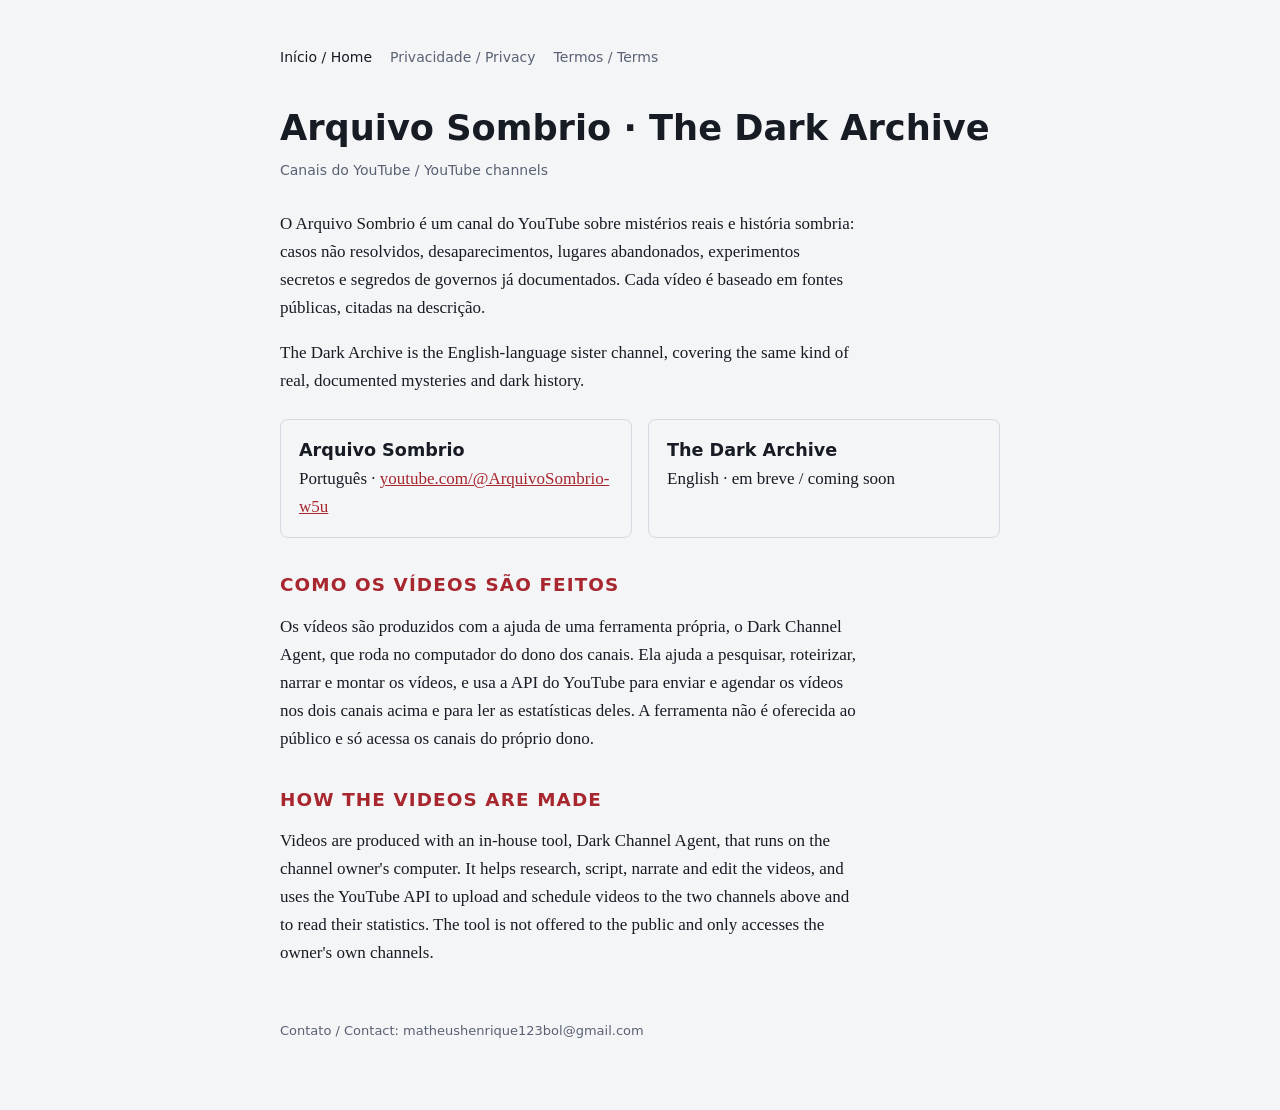
==== index.html @ c7b60f25 "Add files via upload" ====
<!doctype html>
<html lang="pt-BR">
<head>
<meta charset="utf-8">
<meta name="viewport" content="width=device-width, initial-scale=1">
<title>Arquivo Sombrio · The Dark Archive</title>
<meta name="description" content="Mistérios reais e história sombria, contados com fontes. Real mysteries and dark history, told with sources.">
<link rel="stylesheet" href="style.css">
</head>
<body>
<main>
<nav><a href="./" aria-current="page">Início / Home</a><a href="privacy.html">Privacidade / Privacy</a><a href="terms.html">Termos / Terms</a></nav>

<h1>Arquivo Sombrio · The Dark Archive</h1>
<p class="meta">Canais do YouTube / YouTube channels</p>

<p>O Arquivo Sombrio é um canal do YouTube sobre mistérios reais e história sombria: casos não resolvidos, desaparecimentos, lugares abandonados, experimentos secretos e segredos de governos já documentados. Cada vídeo é baseado em fontes públicas, citadas na descrição.</p>
<p>The Dark Archive is the English-language sister channel, covering the same kind of real, documented mysteries and dark history.</p>

<div class="channels">
  <div class="channel"><b>Arquivo Sombrio</b><br>Português · <a href="https://www.youtube.com/@ArquivoSombrio-w5u">youtube.com/@ArquivoSombrio-w5u</a></div>
  <div class="channel"><b>The Dark Archive</b><br>English · em breve / coming soon</div>
</div>

<h2>Como os vídeos são feitos</h2>
<p>Os vídeos são produzidos com a ajuda de uma ferramenta própria, o Dark Channel Agent, que roda no computador do dono dos canais. Ela ajuda a pesquisar, roteirizar, narrar e montar os vídeos, e usa a API do YouTube para enviar e agendar os vídeos nos dois canais acima e para ler as estatísticas deles. A ferramenta não é oferecida ao público e só acessa os canais do próprio dono.</p>

<h2>How the videos are made</h2>
<p>Videos are produced with an in-house tool, Dark Channel Agent, that runs on the channel owner's computer. It helps research, script, narrate and edit the videos, and uses the YouTube API to upload and schedule videos to the two channels above and to read their statistics. The tool is not offered to the public and only accesses the owner's own channels.</p>

<footer>Contato / Contact: matheushenrique123bol@gmail.com</footer>
</main>
</body>
</html>
---- style.css ----
:root { --bg: #f4f5f7; --fg: #171b24; --muted: #596173; --line: #d4d8e0; --accent: #a8262e; }
@media (prefers-color-scheme: dark) { :root { --bg: #11141b; --fg: #e4e7ee; --muted: #9aa3b5; --line: #2b3140; --accent: #ef5a62; color-scheme: dark; } }
* { box-sizing: border-box; }
body { margin: 0; background: var(--bg); color: var(--fg); font: 17px/1.65 Georgia, "Times New Roman", serif; padding: 48px 20px 72px; }
main { max-width: 720px; margin: 0 auto; }
nav { font: 14px/1.4 system-ui, sans-serif; display: flex; gap: 18px; flex-wrap: wrap; margin-bottom: 40px; }
nav a { color: var(--muted); text-decoration: none; }
nav a:hover, nav a[aria-current] { color: var(--fg); }
h1, h2 { font-family: system-ui, sans-serif; line-height: 1.15; }
h1 { font-size: 2.2rem; margin: 0 0 8px; }
h2 { font-size: 1.15rem; text-transform: uppercase; letter-spacing: .06em; margin: 36px 0 8px; color: var(--accent); }
p, li { max-width: 68ch; }
.meta { color: var(--muted); font: 14px system-ui, sans-serif; margin-bottom: 32px; }
.lang { border-top: 1px solid var(--line); margin-top: 48px; padding-top: 32px; }
a { color: var(--accent); }
.channels { display: grid; gap: 16px; grid-template-columns: repeat(auto-fit, minmax(240px, 1fr)); margin-top: 24px; }
.channel { border: 1px solid var(--line); border-radius: 8px; padding: 16px 18px; }
.channel b { font-family: system-ui, sans-serif; font-size: 1.1rem; }
footer { margin-top: 56px; color: var(--muted); font: 13px system-ui, sans-serif; }
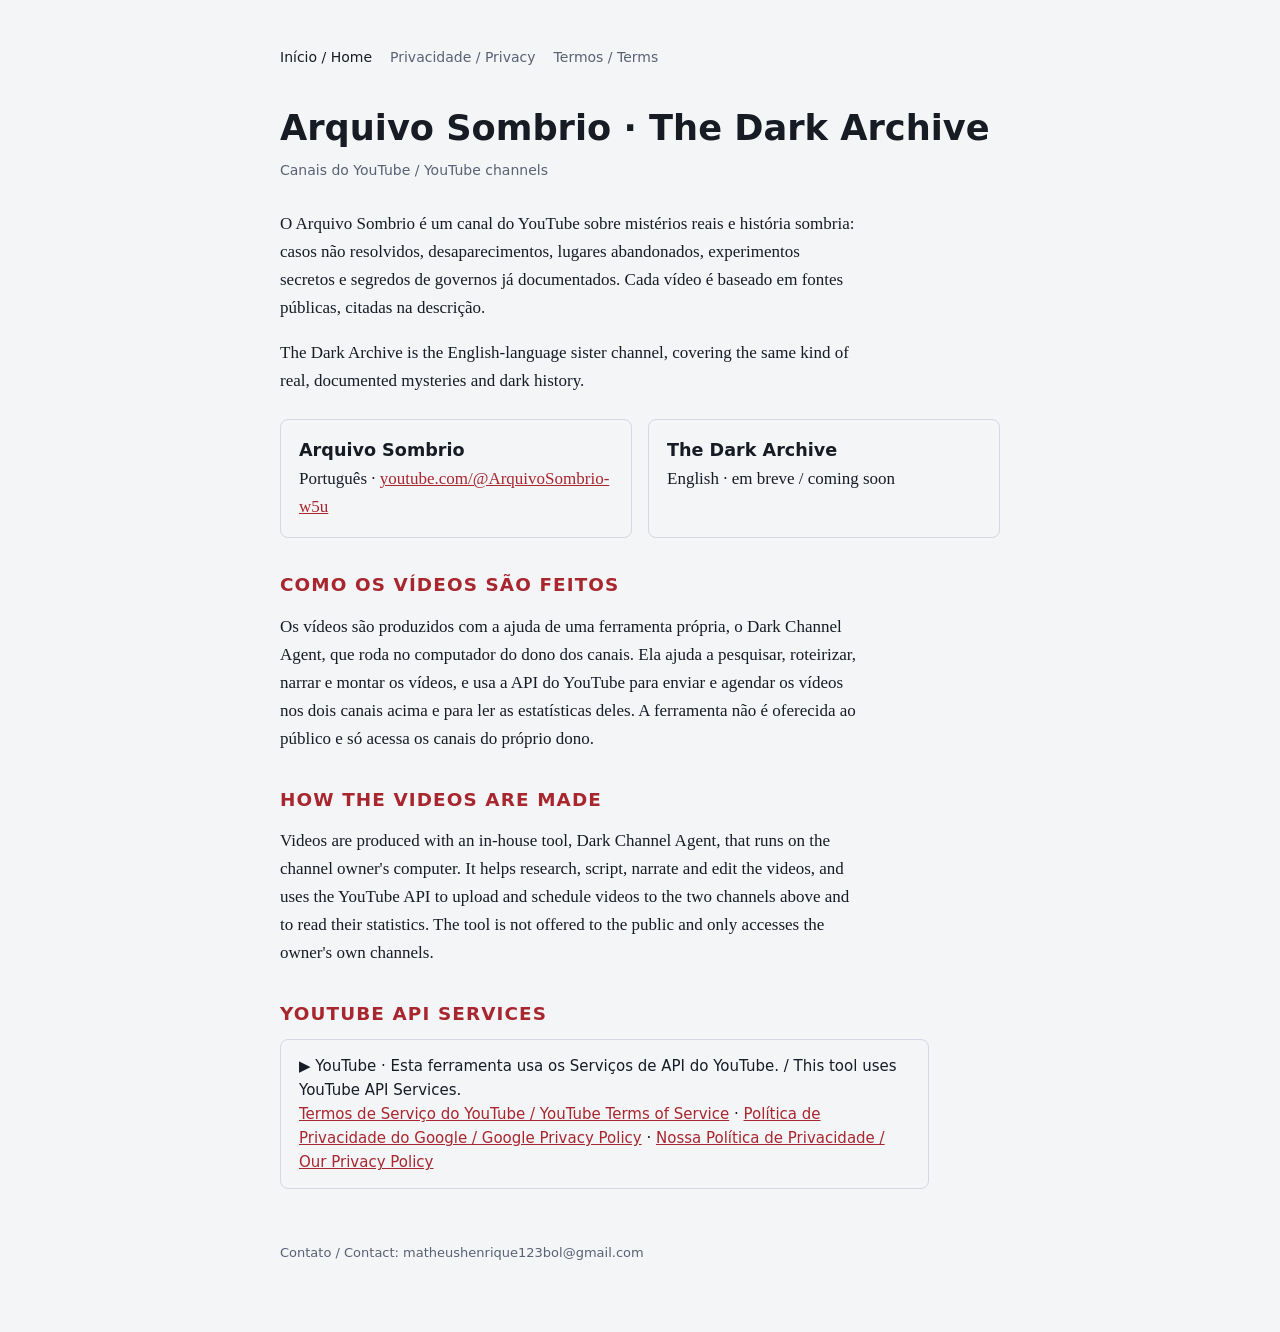
==== commit f064d94b: "Add files via upload" ====
--- a/index.html
+++ b/index.html
@@ -28,6 +28,12 @@
 <h2>How the videos are made</h2>
 <p>Videos are produced with an in-house tool, Dark Channel Agent, that runs on the channel owner's computer. It helps research, script, narrate and edit the videos, and uses the YouTube API to upload and schedule videos to the two channels above and to read their statistics. The tool is not offered to the public and only accesses the owner's own channels.</p>
 
+<h2>YouTube API Services</h2>
+<p class="yt">▶ YouTube · Esta ferramenta usa os Serviços de API do YouTube. / This tool uses YouTube API Services.<br>
+<a href="https://www.youtube.com/t/terms">Termos de Serviço do YouTube / YouTube Terms of Service</a> ·
+<a href="https://policies.google.com/privacy">Política de Privacidade do Google / Google Privacy Policy</a> ·
+<a href="privacy.html">Nossa Política de Privacidade / Our Privacy Policy</a></p>
+
 <footer>Contato / Contact: matheushenrique123bol@gmail.com</footer>
 </main>
 </body>
--- a/style.css
+++ b/style.css
@@ -16,4 +16,5 @@
 .channels { display: grid; gap: 16px; grid-template-columns: repeat(auto-fit, minmax(240px, 1fr)); margin-top: 24px; }
 .channel { border: 1px solid var(--line); border-radius: 8px; padding: 16px 18px; }
 .channel b { font-family: system-ui, sans-serif; font-size: 1.1rem; }
+.yt { border: 1px solid var(--line); border-radius: 8px; padding: 14px 18px; font: 15px/1.6 system-ui, sans-serif; }
 footer { margin-top: 56px; color: var(--muted); font: 13px system-ui, sans-serif; }
